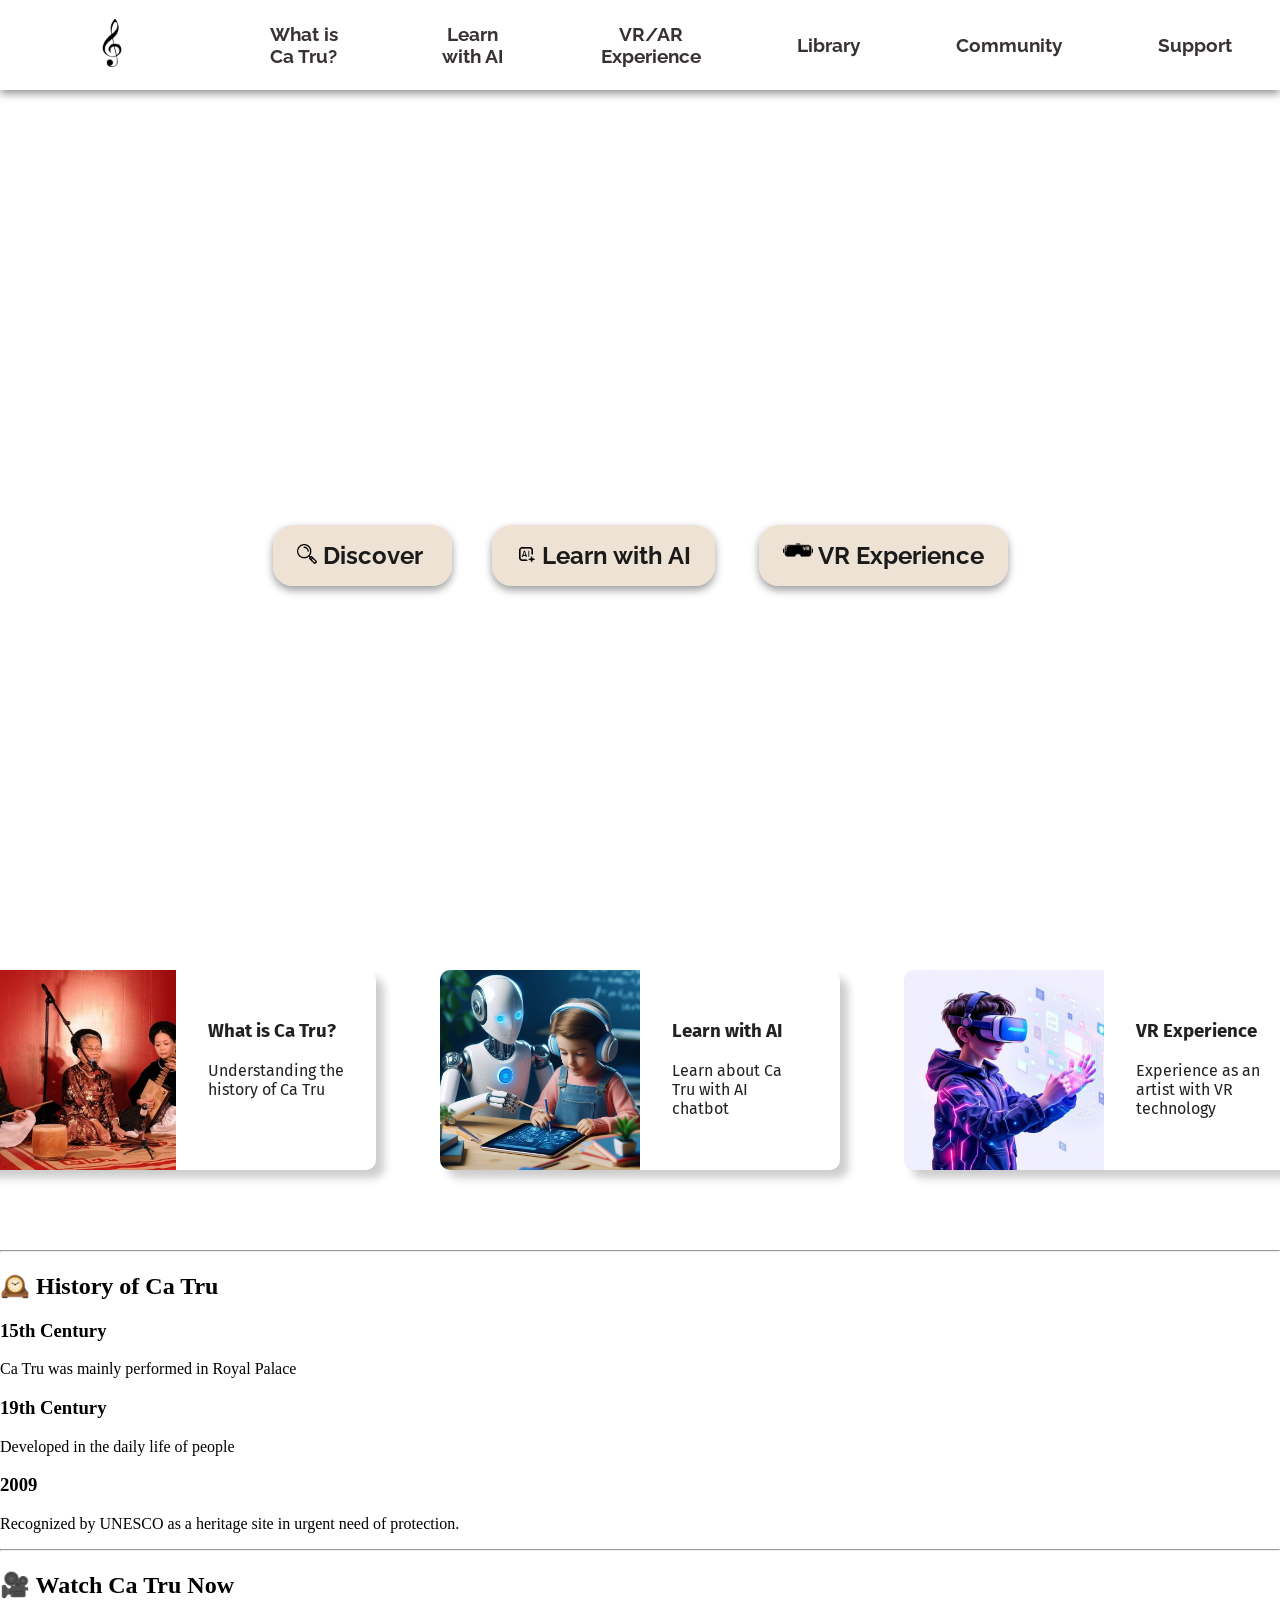
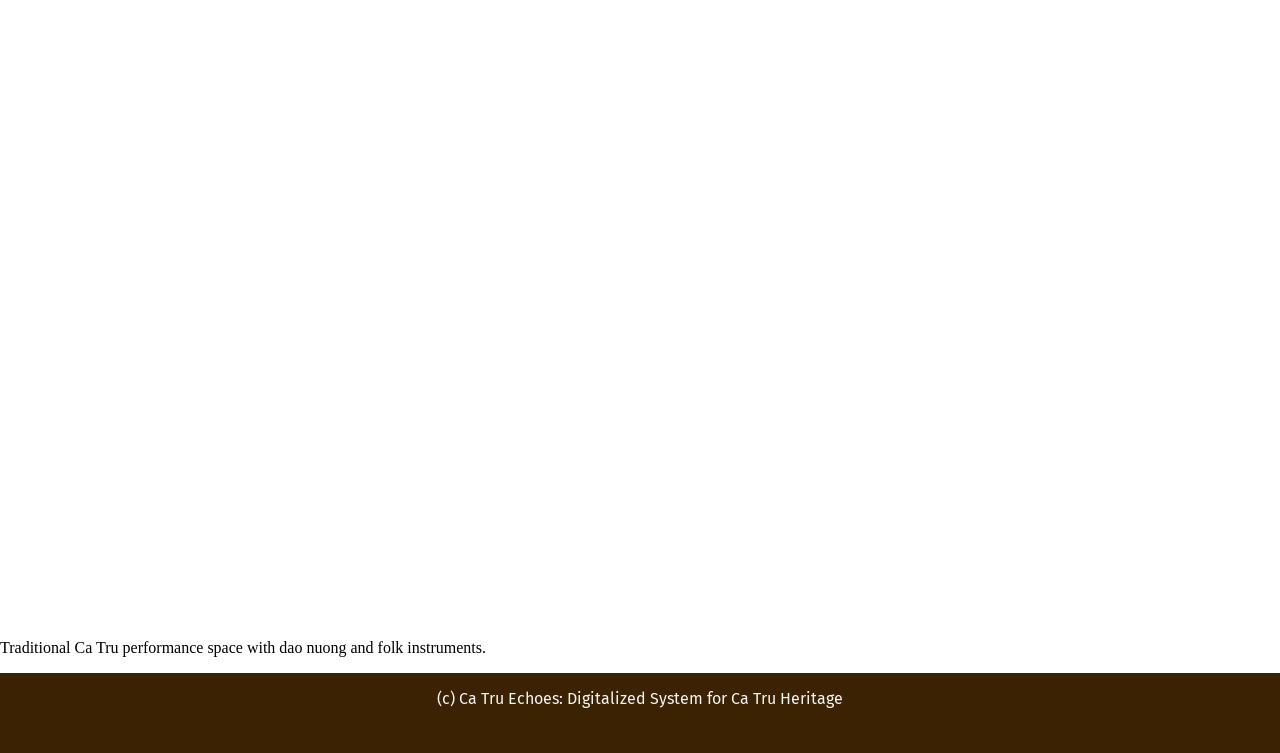
==== index.html @ 4c320bbf "Update index.html" ====
<!DOCTYPE html>
<html lang="en">
<head>
    <meta charset="UTF-8">
    <meta http-equiv="X-UA-Compatible" content="IE=edge">
    <meta name="viewport" content="width=device-width, initial-scale=1.0">
    <title>Ca Tru Echoes</title>
    <link rel="icon" sizes="32x32" href="ca-tru-project/folk-music.png">
    <link rel="stylesheet" href="ca-tru-project/style/style.css">
    <script src="ca-tru-project/scripts/types.js" defer></script>
    <link rel="preconnect" href="https://fonts.googleapis.com">
    <link rel="preconnect" href="https://fonts.gstatic.com" crossorigin>
    <link href="https://fonts.googleapis.com/css2?family=Calligraffitti&family=Fira+Sans&family=Oleo+Script&family=Raleway&family=Righteous&family=Roboto:wght@900&display=swap" rel="stylesheet">
    <link href="https://fonts.googleapis.com/css2?family=Montserrat+Alternates:wght@700&family=Open+Sans:wght@400;700&display=swap" rel="stylesheet">
</head>
<body>
    <header>
        <nav>
            <ul>
                <li>
                    <a href="index.html">
                        <img class="menu-button" src="ca-tru-project/g-clef-musical-note.png" alt="menu">
                    </a>
                </li>
                <li>
                    <a href="" id="Definition">What is Ca Tru?</a>
                </li>
                <li>
                    <a id="AI" href="ca-tru-project/learnwithAI.html">Learn with AI</a>
                </li>
                <li>
                    <a id="VR" href="ca-tru-project/VR.html">VR/AR Experience</a>
                </li>
                <li>
                    <a id="archirve" href="">Library</a>
                </li>
                <li>
                    <a id="community" href="">Community</a>
                </li>
                <li>
                    <a id="support" href="">Support</a>
                </li>
            </ul>
        </nav>
        <div class="discover">
            <div class="quote">
                <h1>
                    Bring Ca Tru to the Young Generation
                </h1>
                <p>
                    Blending AI and VR in Education
                </p>
            </div>
            <div class="discover-content">
                <a href="">
                    <img class="icon-discover" src="ca-tru-project/magnifying-glass.png" alt="discover-glass">
                    Discover
                </a>
                <a href="learnwithAI.html">
                    <img class="icon-discover" src="ca-tru-project/generative.png" alt="learn">
                    Learn with AI</a>
                <a href="VR.html">
                    <img width="30px" height="28px" src="ca-tru-project/vr-glasses.png" alt="vr">
                    VR Experience</a>
            </div>
        </div>  
    </header>
    <main>
        <div class="types">
                <ul>
                    <li>
                        <img src="ca-tru-project/def.jpg" alt="">
                        <a href="ca-tru-project/learnwithAI.html">
                            <div class="types-content">
                                <h3>What is Ca Tru?</h3>
                                <p>Understanding the history of Ca Tru</p>
                            </div>
                        </a>
                    </li>
                    <li>
                        <img src="ca-tru-project/learnAI.jpg" alt="">
                        <a href="ca-tru-project/learnwithAI.html"> 
                            <div class="types-content">
                                <h3>Learn with AI</h3>
                                <p>Learn about Ca Tru with AI chatbot</p>
                            </div>
                        </a>
                    </li>
                    <li>
                        <img src="ca-tru-project/vrtech.jpg" alt="">
                        <a href="ca-tru-project/VR.html">
                            <div class="types-content">
                                <h3>VR Experience</h3>
                                <p>Experience as an artist with VR technology </p>
                            </div>
                        </a>
                    </li>
                </ul>
        </div>
        </main>
        <hr class="divider">
    <section class="timeline">
        <h2>🕰️ History of Ca Tru</h2>

        <div class="timeline-item">
            <div class="circle"></div>
            <div class="content">
            <h3>15th Century</h3>
            <p>Ca Tru was mainly performed in Royal Palace</p>
            </div>
        </div>

        <div class="timeline-item">
            <div class="circle"></div>
            <div class="content">
            <h3>19th Century</h3>
            <p>Developed in the daily life of people</p>
            </div>
        </div>

        <div class="timeline-item">
            <div class="circle"></div>
            <div class="content">
            <h3>2009</h3>
            <p>Recognized by UNESCO as a heritage site in urgent need of protection.</p>
            </div>
        </div>
    </section>
    <hr class="divider">
    <section class="video-section">
    <h2>🎥 Watch Ca Tru Now</h2>

        <div class="video-container">
                <iframe width="70%" height="600px" src="https://www.youtube.com/embed/I1dJXwSYYEY?si=-gJkKLMMSn9JrvvJ" 
                title="YouTube video player" frameborder="0" allow="accelerometer; autoplay; 
                clipboard-write; encrypted-media; gyroscope; picture-in-picture; web-share" 
                referrerpolicy="strict-origin-when-cross-origin" allowfullscreen></iframe>
        </div>

        <p class="video-caption">
            Traditional Ca Tru performance space with dao nuong and folk instruments.
        </p>
    </section>
    <footer>
        <p>(c) Ca Tru Echoes: Digitalized System for Ca Tru Heritage</p>
    </footer>
</body>
</html>
---- ca-tru-project/style/style.css ----
*{
    scroll-behavior: smooth;
}
body {
    margin: 0;
}
header {
    width: 100%;
    position: relative;
    box-shadow: none;
}
nav {
    width: 100%;
    font-family: 'Raleway';
    font-weight: bold;
    font-size: 1.2rem;
    text-align: center;
    background-color: rgb(255, 255, 255);
    box-shadow: 0px 4px 8px rgba(0, 0, 0, 0.4);;
}
nav ul {
    margin: 0;
    list-style: none;
    display: flex;
    flex-direction: row;
    justify-content: center;
    align-items: center;
}
nav ul li {
    display: flex;
    padding: 1.2rem 3rem;
    align-items: center;
}
nav ul li a{
    color: rgb(56, 50, 50);
    text-decoration: none;
}
nav ul li a:hover {
    color: rgb(58, 33, 0);
    text-decoration: underline;
}
.menu-button {
    width: 3rem;
    height: auto;
    padding-right: 2rem;
}
.quote {
    padding-top: 15rem;
    align-items: center;
    text-align: center;
    font-family: 'Raleway';
    font-size: 1.5rem;
    font-weight: bolder;
    color: white;
}
.quote p {
    padding-bottom: 2rem;
}
.discover {
    position: relative;
    overflow: hidden;
}
.discover::before {
    content: "";
    position: absolute;
    inset: 0;
    background: url(https://static.vinwonders.com/production/Ca-Tru-Singing-1536x990.jpg) no-repeat center/cover;
    filter: blur(3.5px);
    z-index: -1;
}
.discover-content{
    align-items: center;
    text-align: center;
    margin: 0;
    padding-bottom: 20rem;
}
.discover-content a{
    margin: 20px;
    text-decoration: none;
    font-family: 'Raleway';
    font-size: 1.5rem;
    font-weight: bolder;
    padding: 1rem;
    padding-left: 1.5rem;
    padding-right: 1.5rem;
    color: rgb(27, 27, 27);
    background-color: rgba(233, 219, 201, 0.8);
    border-radius: 20px;
    box-shadow: 0px 4px 8px rgba(0, 0, 0, 0.4);
    transition: background-color ease-out 0.4s 0.2s;
}
.discover-content a:hover{
    background-color: rgb(255, 208, 66);
}
.icon-discover {
    width: 20px;
    height: 20px;
}
.types {
    display: flex;
    flex-direction: column;
    align-items: center;
    margin: 2rem;
    font-family: 'Fira Sans';
}
.types h2 {
    font-size: 2rem;
    font-family: 'Raleway';
    text-transform: uppercase;
    padding: 0.5rem;
}
.types li a {
    padding: 1rem;
    text-decoration: none;
    color: rgb(34, 34, 34);
    overflow: hidden;
}
.types img {
    width: 50%;
    height: auto;
    object-fit: cover;
}
.types ul {
    margin: 1rem;
    padding: 0;
    list-style: none;
    display: flex;
    grid-template-columns: 0.5fr 1fr 1fr;
}
.types li {
    margin: 2rem;
    width: 25rem;
    display: flex;
    flex-direction: row;
    border-radius: 10px;
    background-color: white;
    box-shadow: 8px 8px 8px rgba(0, 0, 0, 0.2);
    transition: transform 0.25s ease-out 0.08s;
    overflow: hidden;
    text-align: left;
}
.types li:hover {
    transform: scale(1.05);
}
.types-content {
    padding: 1rem;
}
footer {
    height: 5rem;
    width: 100%;
    background-color: rgb(58, 34, 2);
    color: rgb(245, 245, 245);
    font-size: 1rem;
    font-family: 'Fira Sans';
    text-align: center;
    position: absolute;
}
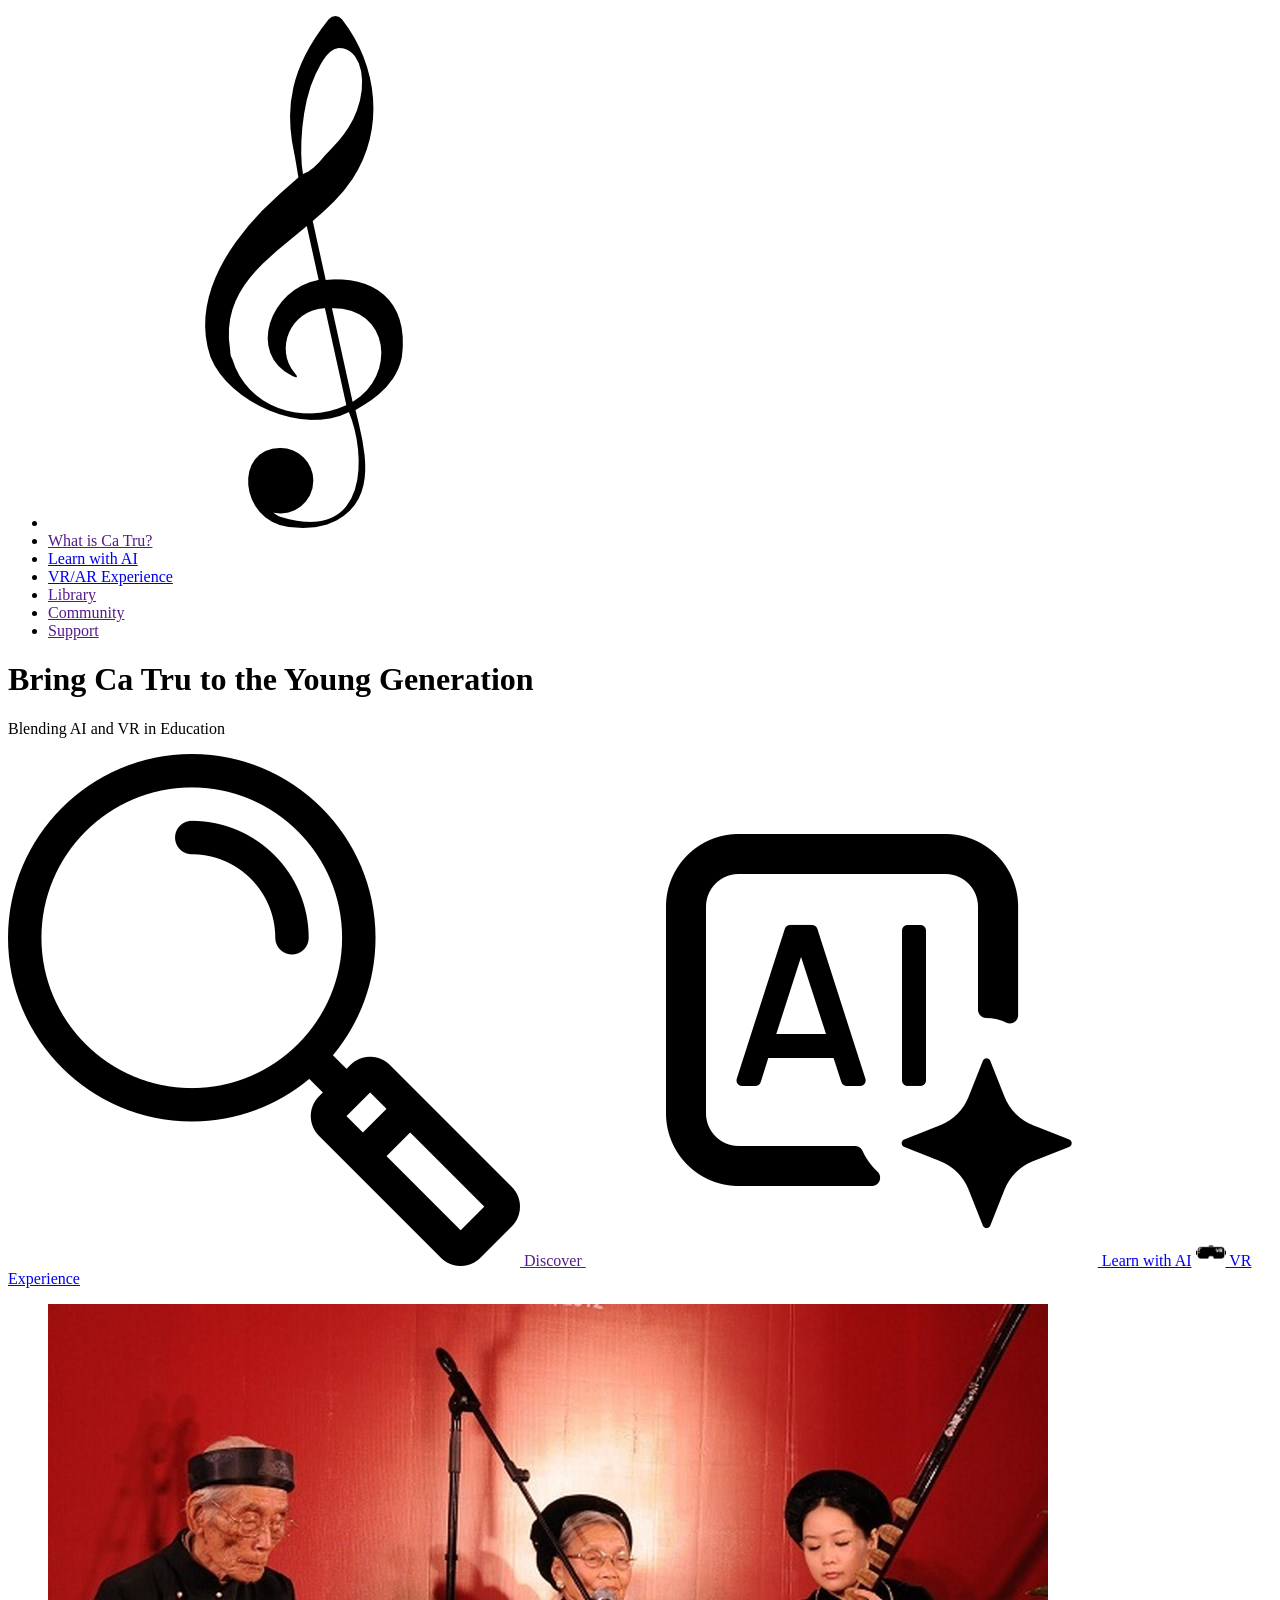
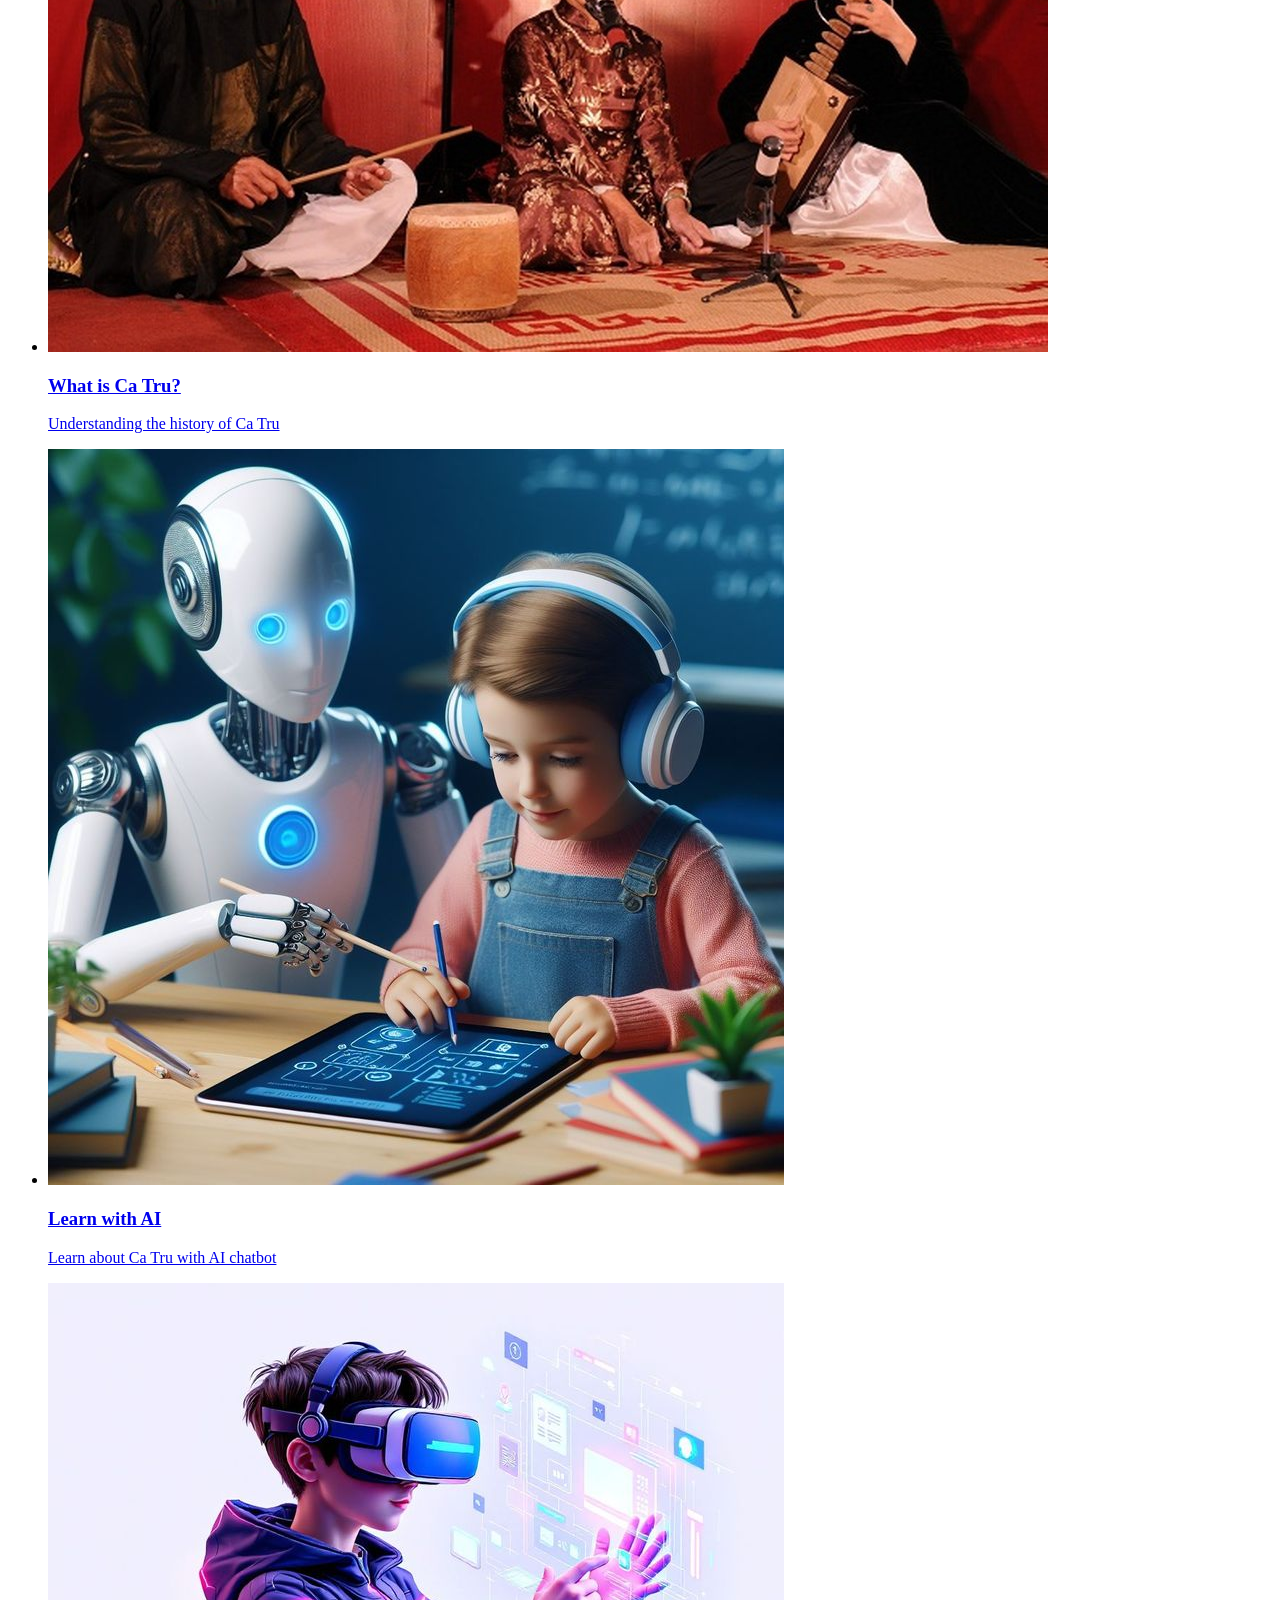
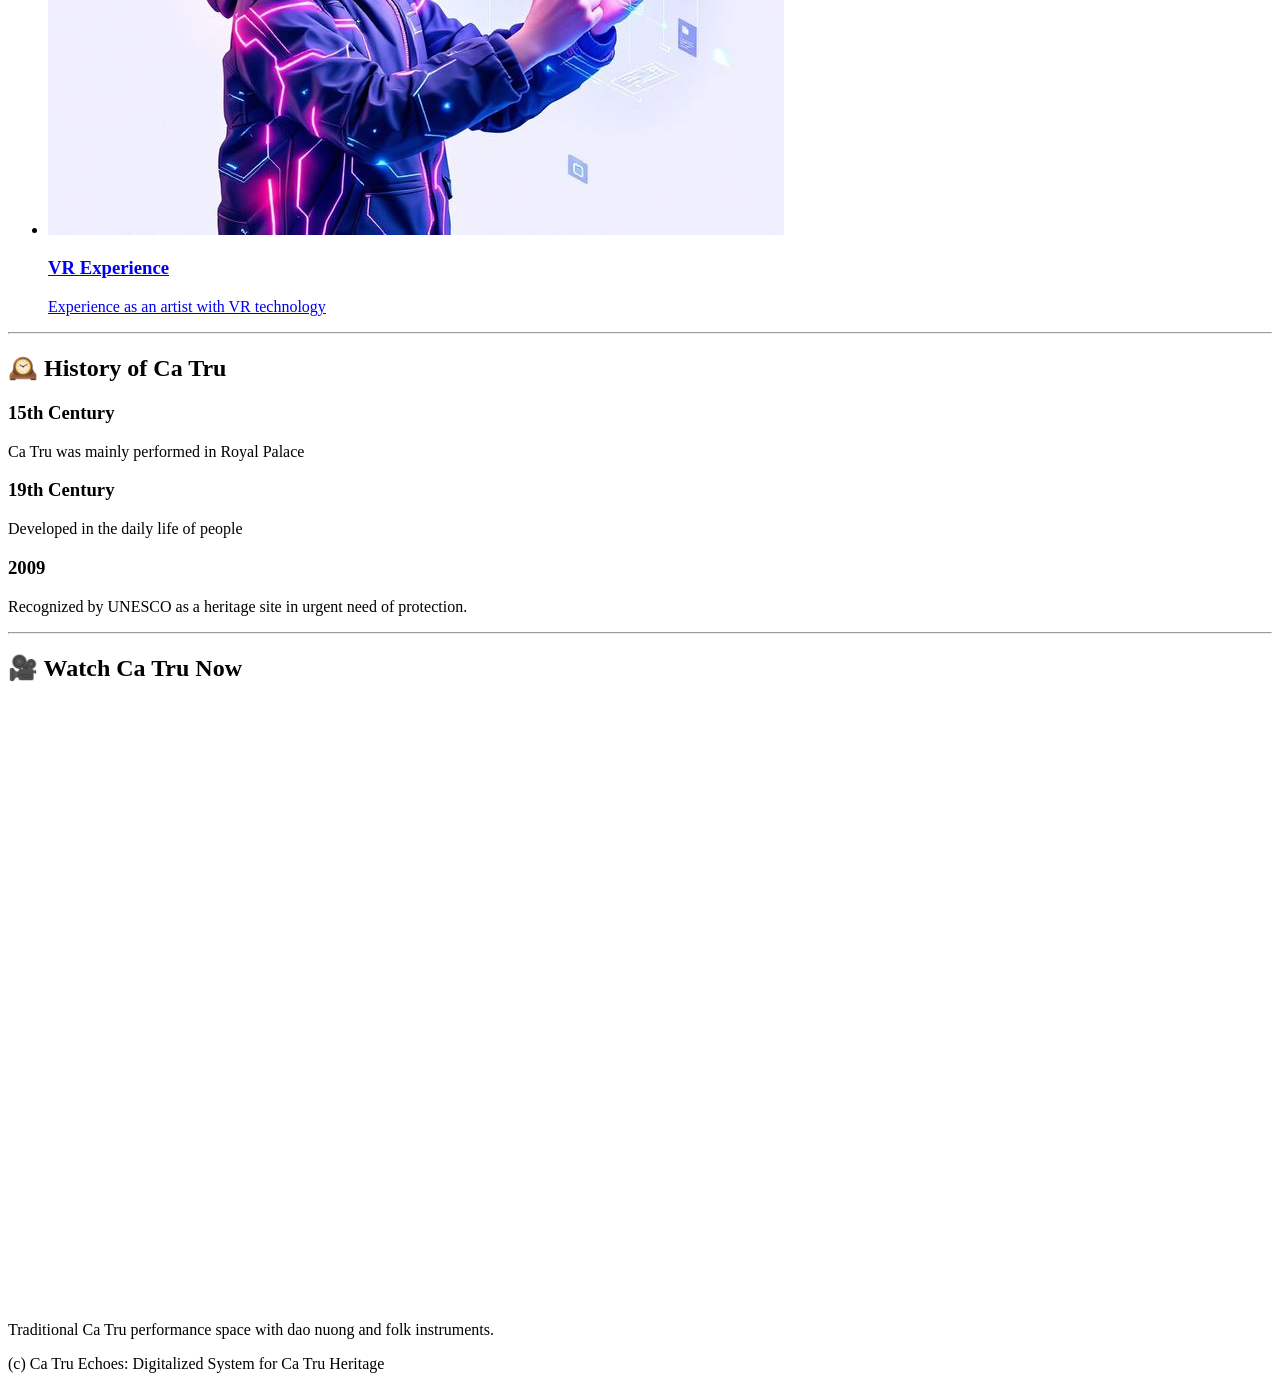
==== commit 4bf2537b: "Update index.html" ====
--- a/index.html
+++ b/index.html
@@ -6,7 +6,7 @@
     <meta name="viewport" content="width=device-width, initial-scale=1.0">
     <title>Ca Tru Echoes</title>
     <link rel="icon" sizes="32x32" href="ca-tru-project/folk-music.png">
-    <link rel="stylesheet" href="ca-tru-project/style/style.css">
+    <link rel="stylesheet" href="ca-tru-project/ca-tru-project/style/style.css">
     <script src="ca-tru-project/scripts/types.js" defer></script>
     <link rel="preconnect" href="https://fonts.googleapis.com">
     <link rel="preconnect" href="https://fonts.gstatic.com" crossorigin>
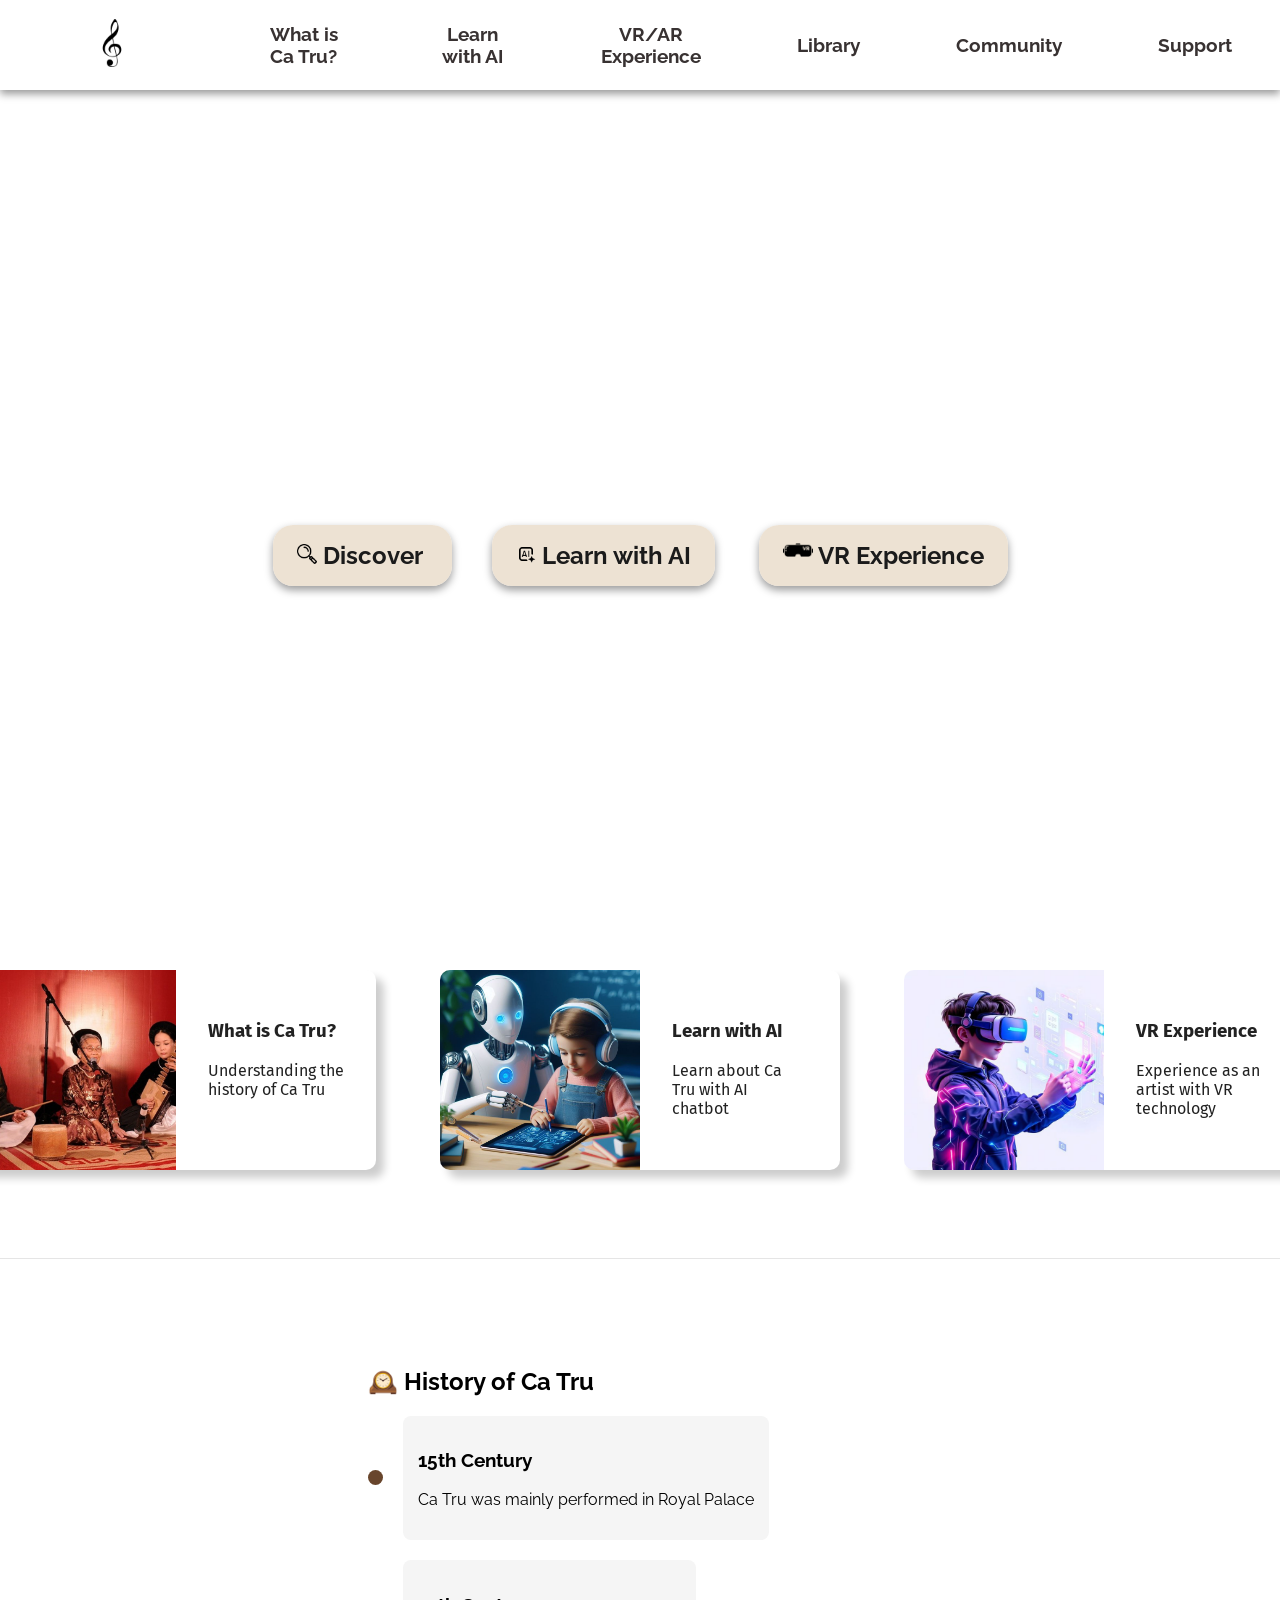
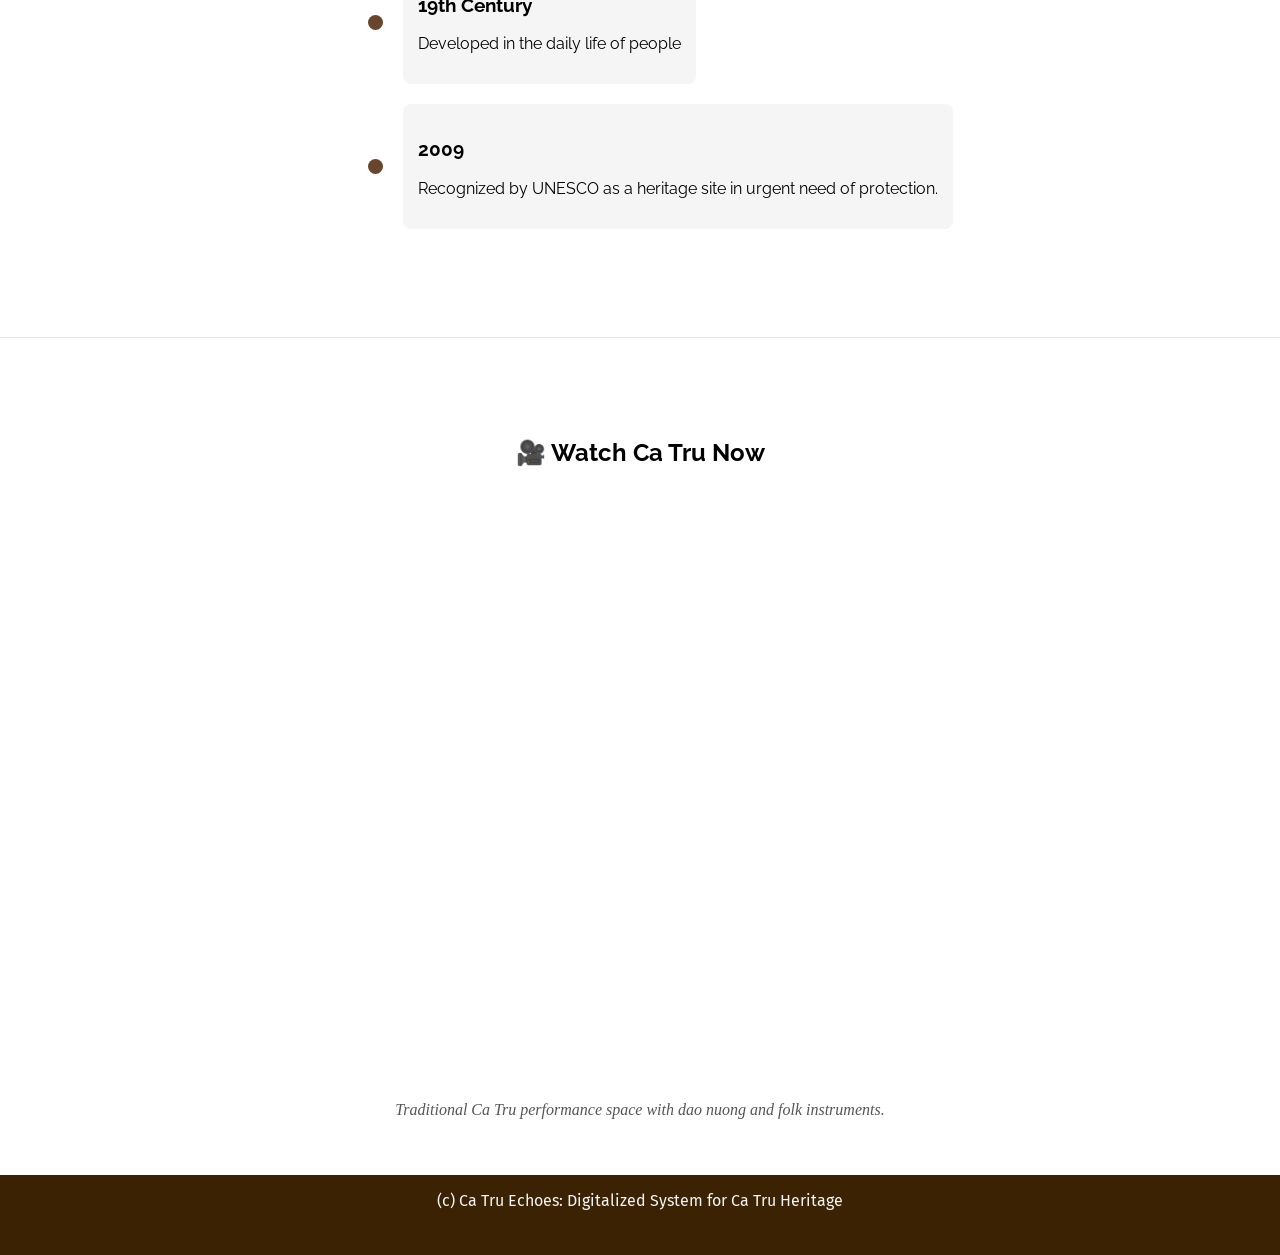
==== commit 8002918d: "Update index.html" ====
--- a/index.html
+++ b/index.html
@@ -6,7 +6,7 @@
     <meta name="viewport" content="width=device-width, initial-scale=1.0">
     <title>Ca Tru Echoes</title>
     <link rel="icon" sizes="32x32" href="ca-tru-project/folk-music.png">
-    <link rel="stylesheet" href="ca-tru-project/ca-tru-project/style/style.css">
+    <link rel="stylesheet" href="ca-tru-project/style/style.css">
     <script src="ca-tru-project/scripts/types.js" defer></script>
     <link rel="preconnect" href="https://fonts.googleapis.com">
     <link rel="preconnect" href="https://fonts.gstatic.com" crossorigin>
--- a/ca-tru-project/style/style.css
+++ b/ca-tru-project/style/style.css
@@ -0,0 +1,202 @@
+*{
+    scroll-behavior: smooth;
+}
+body {
+    margin: 0;
+}
+header {
+    width: 100%;
+    position: relative;
+    box-shadow: none;
+}
+nav {
+    width: 100%;
+    font-family: 'Raleway';
+    font-weight: bold;
+    font-size: 1.2rem;
+    text-align: center;
+    background-color: rgb(255, 255, 255);
+    box-shadow: 0px 4px 8px rgba(0, 0, 0, 0.4);;
+}
+nav ul {
+    margin: 0;
+    list-style: none;
+    display: flex;
+    flex-direction: row;
+    justify-content: center;
+    align-items: center;
+}
+nav ul li {
+    display: flex;
+    padding: 1.2rem 3rem;
+    align-items: center;
+}
+nav ul li a{
+    color: rgb(56, 50, 50);
+    text-decoration: none;
+}
+nav ul li a:hover {
+    color: rgb(58, 33, 0);
+    text-decoration: underline;
+}
+.menu-button {
+    width: 3rem;
+    height: auto;
+    padding-right: 2rem;
+}
+.quote {
+    padding-top: 15rem;
+    align-items: center;
+    text-align: center;
+    font-family: 'Raleway';
+    font-size: 1.5rem;
+    font-weight: bolder;
+    color: white;
+}
+.quote p {
+    padding-bottom: 2rem;
+}
+.discover {
+    position: relative;
+    overflow: hidden;
+}
+.discover::before {
+    content: "";
+    position: absolute;
+    inset: 0;
+    background: url(https://static.vinwonders.com/production/Ca-Tru-Singing-1536x990.jpg) no-repeat center/cover;
+    filter: blur(3.5px);
+    z-index: -1;
+}
+.discover-content{
+    align-items: center;
+    text-align: center;
+    margin: 0;
+    padding-bottom: 20rem;
+}
+.discover-content a{
+    margin: 20px;
+    text-decoration: none;
+    font-family: 'Raleway';
+    font-size: 1.5rem;
+    font-weight: bolder;
+    padding: 1rem;
+    padding-left: 1.5rem;
+    padding-right: 1.5rem;
+    color: rgb(27, 27, 27);
+    background-color: rgba(233, 219, 201, 0.8);
+    border-radius: 20px;
+    box-shadow: 0px 4px 8px rgba(0, 0, 0, 0.4);
+    transition: background-color ease-out 0.4s 0.2s;
+}
+.discover-content a:hover{
+    background-color: rgb(255, 208, 66);
+}
+.icon-discover {
+    width: 20px;
+    height: 20px;
+}
+.types {
+    display: flex;
+    flex-direction: column;
+    align-items: center;
+    margin: 2rem;
+    font-family: 'Fira Sans';
+}
+.types h2 {
+    font-size: 2rem;
+    font-family: 'Raleway';
+    text-transform: uppercase;
+    padding: 0.5rem;
+}
+.types li a {
+    padding: 1rem;
+    text-decoration: none;
+    color: rgb(34, 34, 34);
+    overflow: hidden;
+}
+.types img {
+    width: 50%;
+    height: auto;
+    object-fit: cover;
+}
+.types ul {
+    margin: 1rem;
+    padding: 0;
+    list-style: none;
+    display: flex;
+    grid-template-columns: 0.5fr 1fr 1fr;
+}
+.types li {
+    margin: 2rem;
+    width: 25rem;
+    display: flex;
+    flex-direction: row;
+    border-radius: 10px;
+    background-color: white;
+    box-shadow: 8px 8px 8px rgba(0, 0, 0, 0.2);
+    transition: transform 0.25s ease-out 0.08s;
+    overflow: hidden;
+    text-align: left;
+}
+.types li:hover {
+    transform: scale(1.05);
+}
+.types-content {
+    padding: 1rem;
+}
+.video-section {
+  padding: 40px;
+  text-align: center;
+  font-family: 'Raleway';
+}
+
+.video-caption {
+  margin-top: 10px;
+  font-style: italic;
+  color: #555;
+}
+.divider {
+  border: none;
+  height: 1px;
+  background: rgba(0, 0, 0, 0.1);
+  margin: 40px 0;
+}
+.timeline {
+    padding: 3rem;
+    position: relative;
+    margin-left: 20rem;
+    align-items: center;
+    font-family: 'Raleway';
+}
+
+.timeline-item {
+    display: flex;
+    align-items: center;
+    margin-bottom: 20px;
+    font-family: 'Raleway';
+}
+
+.circle {
+    width: 15px;
+    height: 15px;
+    background: rgba(73, 31, 1, 0.83);
+    border-radius: 50%;
+    margin-right: 20px;
+}
+
+.content {
+    background: #f5f5f5;
+    padding: 15px;
+    border-radius: 8px;
+}
+footer {
+    height: 5rem;
+    width: 100%;
+    background-color: rgb(58, 34, 2);
+    color: rgb(245, 245, 245);
+    font-size: 1rem;
+    font-family: 'Fira Sans';
+    text-align: center;
+    position: absolute;
+}
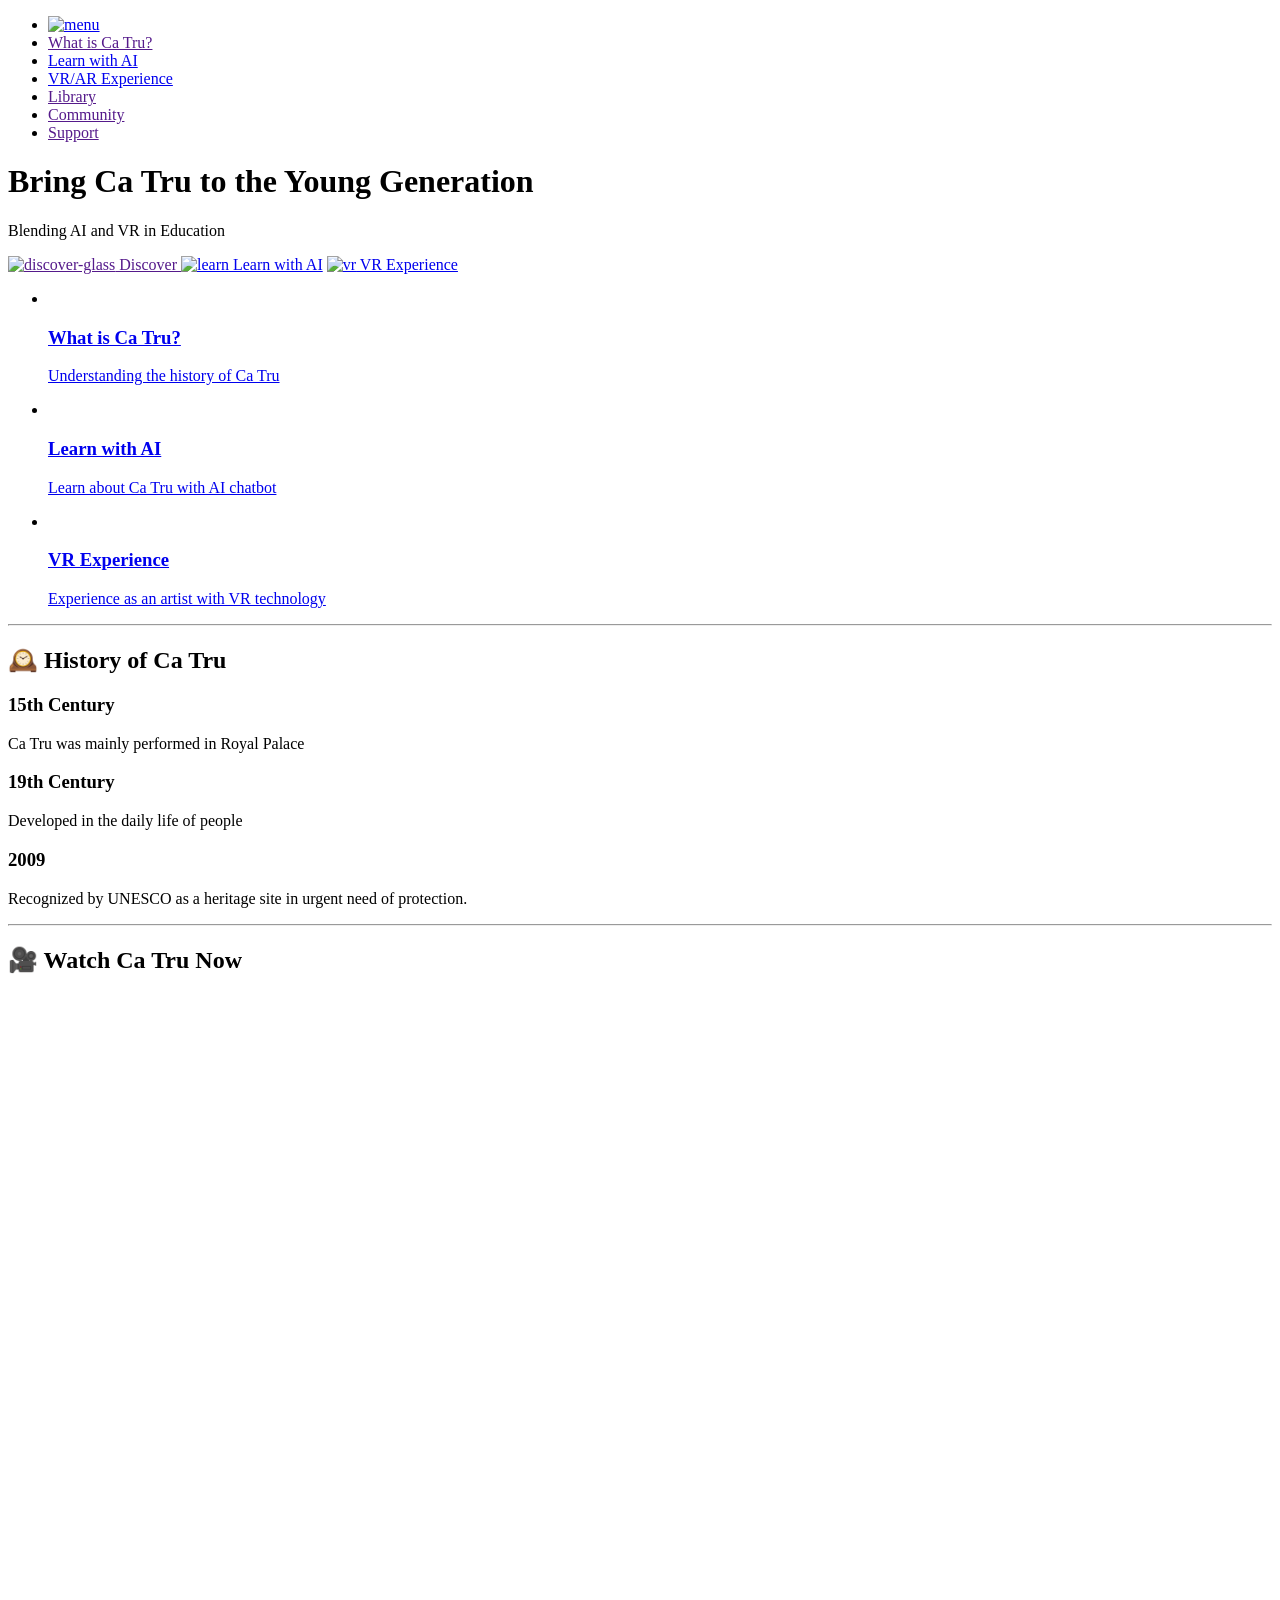
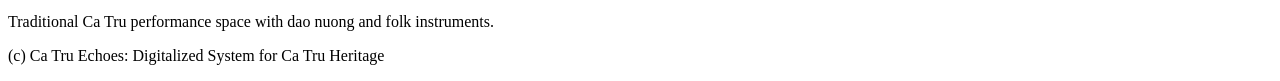
==== commit 122d3494: "Update index.html" ====
--- a/index.html
+++ b/index.html
@@ -6,8 +6,8 @@
     <meta name="viewport" content="width=device-width, initial-scale=1.0">
     <title>Ca Tru Echoes</title>
     <link rel="icon" sizes="32x32" href="ca-tru-project/folk-music.png">
-    <link rel="stylesheet" href="ca-tru-project/style/style.css">
-    <script src="ca-tru-project/scripts/types.js" defer></script>
+    <link rel="stylesheet" href="ca-tru-project/style.css">
+    <script src="ca-tru-project/types.js" defer></script>
     <link rel="preconnect" href="https://fonts.googleapis.com">
     <link rel="preconnect" href="https://fonts.gstatic.com" crossorigin>
     <link href="https://fonts.googleapis.com/css2?family=Calligraffitti&family=Fira+Sans&family=Oleo+Script&family=Raleway&family=Righteous&family=Roboto:wght@900&display=swap" rel="stylesheet">
@@ -26,10 +26,10 @@
                     <a href="" id="Definition">What is Ca Tru?</a>
                 </li>
                 <li>
-                    <a id="AI" href="ca-tru-project/learnwithAI.html">Learn with AI</a>
+                    <a id="AI" href="learnwithAI.html">Learn with AI</a>
                 </li>
                 <li>
-                    <a id="VR" href="ca-tru-project/VR.html">VR/AR Experience</a>
+                    <a id="VR" href="VR.html">VR/AR Experience</a>
                 </li>
                 <li>
                     <a id="archirve" href="">Library</a>
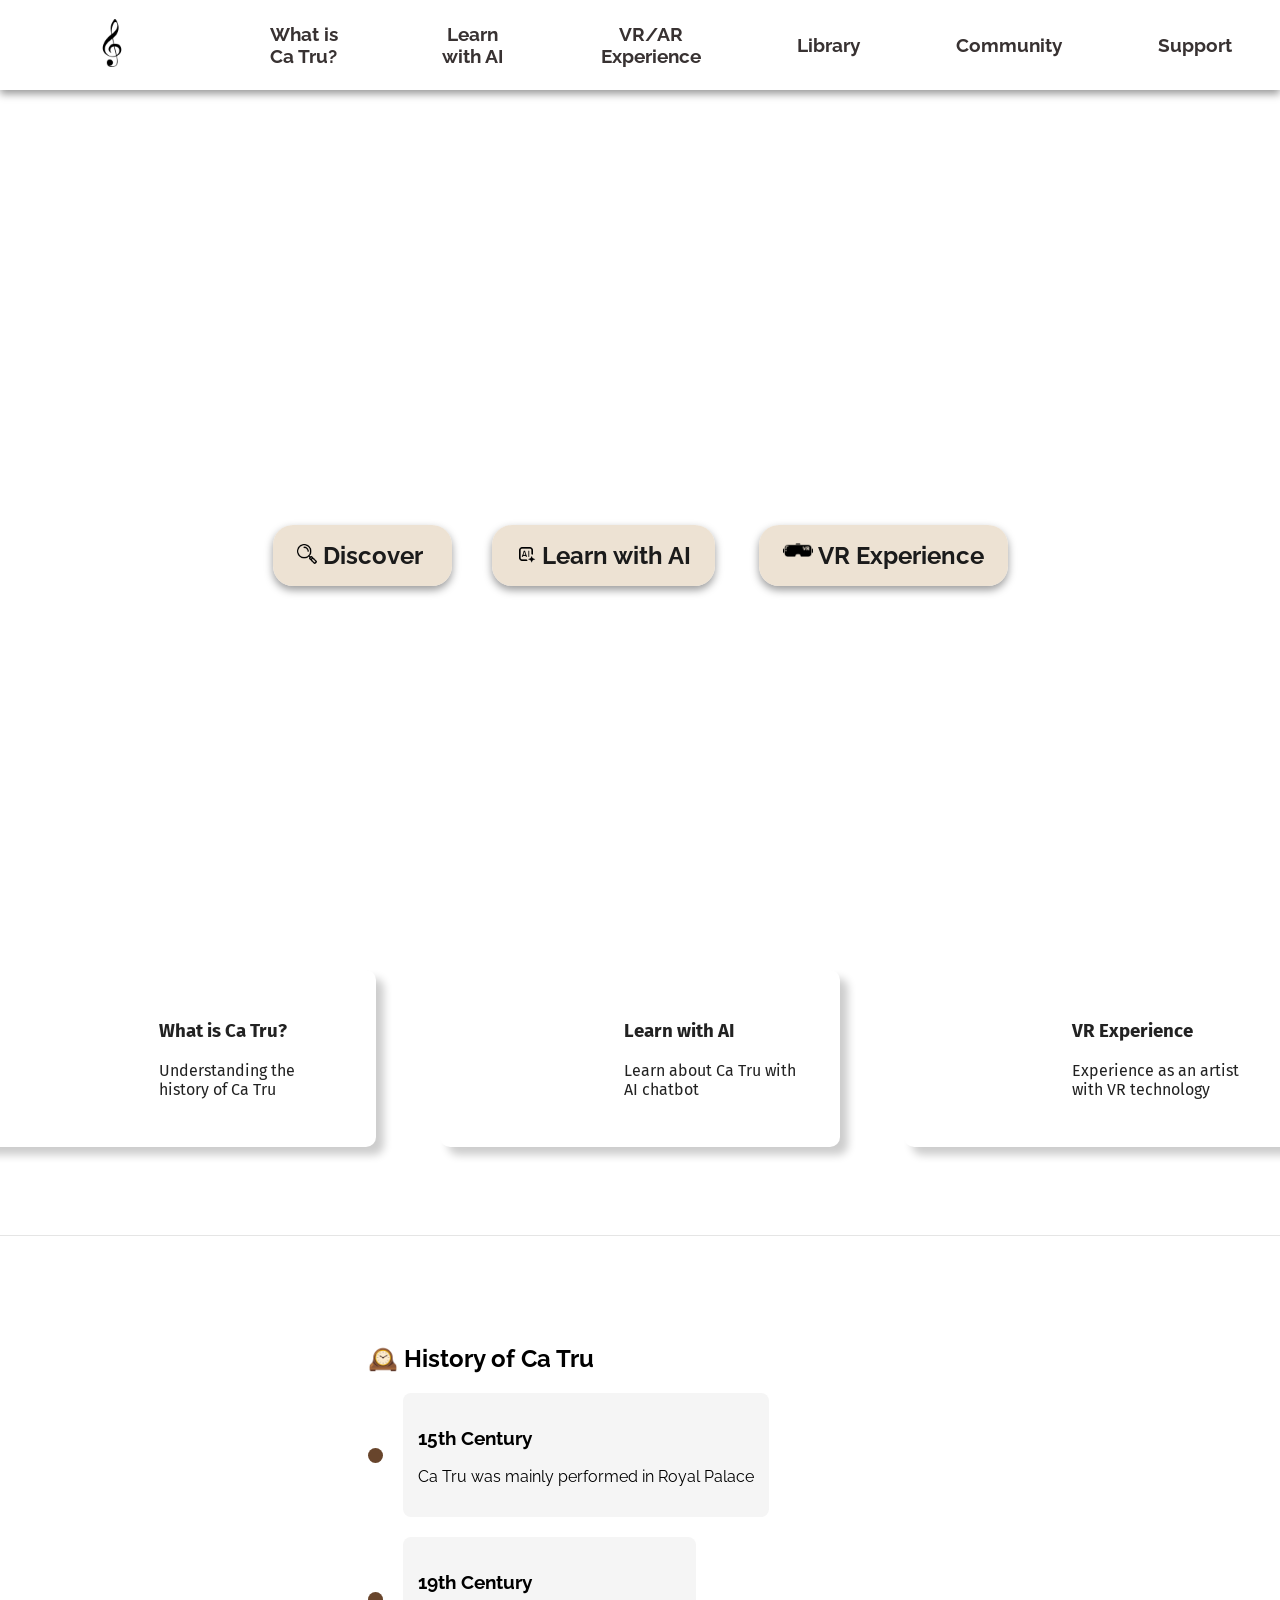
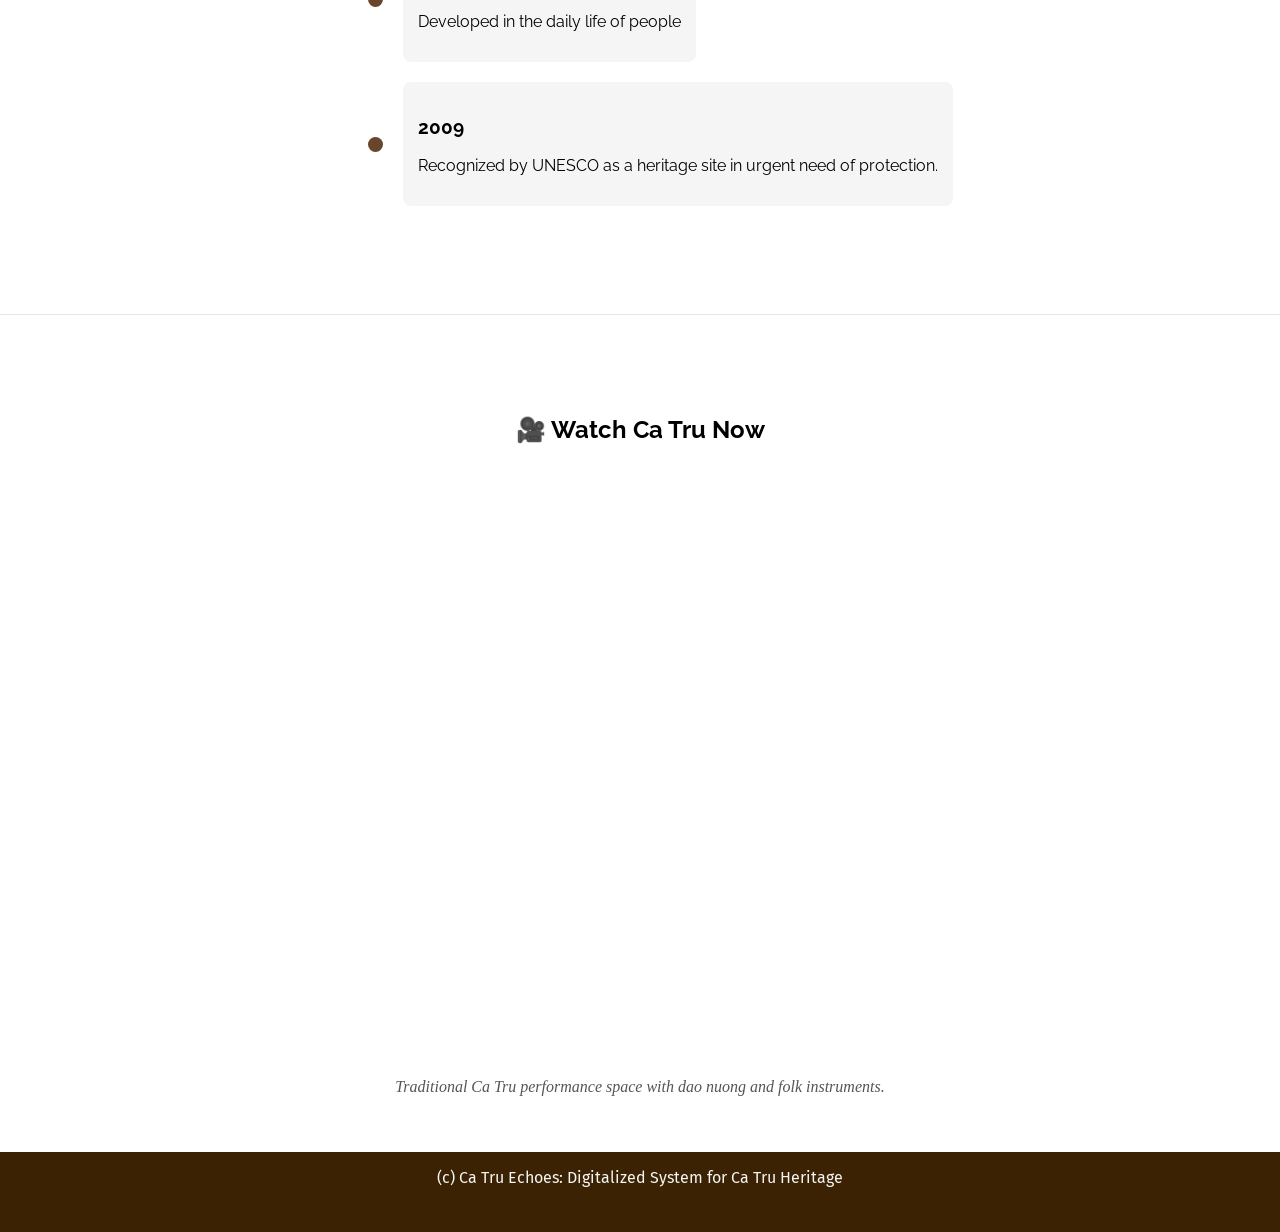
==== commit 9a29b297: "Update index.html" ====
--- a/index.html
+++ b/index.html
@@ -5,9 +5,9 @@
     <meta http-equiv="X-UA-Compatible" content="IE=edge">
     <meta name="viewport" content="width=device-width, initial-scale=1.0">
     <title>Ca Tru Echoes</title>
-    <link rel="icon" sizes="32x32" href="ca-tru-project/folk-music.png">
-    <link rel="stylesheet" href="ca-tru-project/style.css">
-    <script src="ca-tru-project/types.js" defer></script>
+    <link rel="icon" sizes="32x32" href="folk-music.png">
+    <link rel="stylesheet" href="style.css">
+    <script src="types.js" defer></script>
     <link rel="preconnect" href="https://fonts.googleapis.com">
     <link rel="preconnect" href="https://fonts.gstatic.com" crossorigin>
     <link href="https://fonts.googleapis.com/css2?family=Calligraffitti&family=Fira+Sans&family=Oleo+Script&family=Raleway&family=Righteous&family=Roboto:wght@900&display=swap" rel="stylesheet">
@@ -19,7 +19,7 @@
             <ul>
                 <li>
                     <a href="index.html">
-                        <img class="menu-button" src="ca-tru-project/g-clef-musical-note.png" alt="menu">
+                        <img class="menu-button" src="g-clef-musical-note.png" alt="menu">
                     </a>
                 </li>
                 <li>
@@ -53,14 +53,14 @@
             </div>
             <div class="discover-content">
                 <a href="">
-                    <img class="icon-discover" src="ca-tru-project/magnifying-glass.png" alt="discover-glass">
+                    <img class="icon-discover" src="magnifying-glass.png" alt="discover-glass">
                     Discover
                 </a>
                 <a href="learnwithAI.html">
-                    <img class="icon-discover" src="ca-tru-project/generative.png" alt="learn">
+                    <img class="icon-discover" src="generative.png" alt="learn">
                     Learn with AI</a>
                 <a href="VR.html">
-                    <img width="30px" height="28px" src="ca-tru-project/vr-glasses.png" alt="vr">
+                    <img width="30px" height="28px" src="vr-glasses.png" alt="vr">
                     VR Experience</a>
             </div>
         </div>  
--- a/style.css
+++ b/style.css
@@ -0,0 +1,202 @@
+*{
+    scroll-behavior: smooth;
+}
+body {
+    margin: 0;
+}
+header {
+    width: 100%;
+    position: relative;
+    box-shadow: none;
+}
+nav {
+    width: 100%;
+    font-family: 'Raleway';
+    font-weight: bold;
+    font-size: 1.2rem;
+    text-align: center;
+    background-color: rgb(255, 255, 255);
+    box-shadow: 0px 4px 8px rgba(0, 0, 0, 0.4);;
+}
+nav ul {
+    margin: 0;
+    list-style: none;
+    display: flex;
+    flex-direction: row;
+    justify-content: center;
+    align-items: center;
+}
+nav ul li {
+    display: flex;
+    padding: 1.2rem 3rem;
+    align-items: center;
+}
+nav ul li a{
+    color: rgb(56, 50, 50);
+    text-decoration: none;
+}
+nav ul li a:hover {
+    color: rgb(58, 33, 0);
+    text-decoration: underline;
+}
+.menu-button {
+    width: 3rem;
+    height: auto;
+    padding-right: 2rem;
+}
+.quote {
+    padding-top: 15rem;
+    align-items: center;
+    text-align: center;
+    font-family: 'Raleway';
+    font-size: 1.5rem;
+    font-weight: bolder;
+    color: white;
+}
+.quote p {
+    padding-bottom: 2rem;
+}
+.discover {
+    position: relative;
+    overflow: hidden;
+}
+.discover::before {
+    content: "";
+    position: absolute;
+    inset: 0;
+    background: url(https://static.vinwonders.com/production/Ca-Tru-Singing-1536x990.jpg) no-repeat center/cover;
+    filter: blur(3.5px);
+    z-index: -1;
+}
+.discover-content{
+    align-items: center;
+    text-align: center;
+    margin: 0;
+    padding-bottom: 20rem;
+}
+.discover-content a{
+    margin: 20px;
+    text-decoration: none;
+    font-family: 'Raleway';
+    font-size: 1.5rem;
+    font-weight: bolder;
+    padding: 1rem;
+    padding-left: 1.5rem;
+    padding-right: 1.5rem;
+    color: rgb(27, 27, 27);
+    background-color: rgba(233, 219, 201, 0.8);
+    border-radius: 20px;
+    box-shadow: 0px 4px 8px rgba(0, 0, 0, 0.4);
+    transition: background-color ease-out 0.4s 0.2s;
+}
+.discover-content a:hover{
+    background-color: rgb(255, 208, 66);
+}
+.icon-discover {
+    width: 20px;
+    height: 20px;
+}
+.types {
+    display: flex;
+    flex-direction: column;
+    align-items: center;
+    margin: 2rem;
+    font-family: 'Fira Sans';
+}
+.types h2 {
+    font-size: 2rem;
+    font-family: 'Raleway';
+    text-transform: uppercase;
+    padding: 0.5rem;
+}
+.types li a {
+    padding: 1rem;
+    text-decoration: none;
+    color: rgb(34, 34, 34);
+    overflow: hidden;
+}
+.types img {
+    width: 50%;
+    height: auto;
+    object-fit: cover;
+}
+.types ul {
+    margin: 1rem;
+    padding: 0;
+    list-style: none;
+    display: flex;
+    grid-template-columns: 0.5fr 1fr 1fr;
+}
+.types li {
+    margin: 2rem;
+    width: 25rem;
+    display: flex;
+    flex-direction: row;
+    border-radius: 10px;
+    background-color: white;
+    box-shadow: 8px 8px 8px rgba(0, 0, 0, 0.2);
+    transition: transform 0.25s ease-out 0.08s;
+    overflow: hidden;
+    text-align: left;
+}
+.types li:hover {
+    transform: scale(1.05);
+}
+.types-content {
+    padding: 1rem;
+}
+.video-section {
+  padding: 40px;
+  text-align: center;
+  font-family: 'Raleway';
+}
+
+.video-caption {
+  margin-top: 10px;
+  font-style: italic;
+  color: #555;
+}
+.divider {
+  border: none;
+  height: 1px;
+  background: rgba(0, 0, 0, 0.1);
+  margin: 40px 0;
+}
+.timeline {
+    padding: 3rem;
+    position: relative;
+    margin-left: 20rem;
+    align-items: center;
+    font-family: 'Raleway';
+}
+
+.timeline-item {
+    display: flex;
+    align-items: center;
+    margin-bottom: 20px;
+    font-family: 'Raleway';
+}
+
+.circle {
+    width: 15px;
+    height: 15px;
+    background: rgba(73, 31, 1, 0.83);
+    border-radius: 50%;
+    margin-right: 20px;
+}
+
+.content {
+    background: #f5f5f5;
+    padding: 15px;
+    border-radius: 8px;
+}
+footer {
+    height: 5rem;
+    width: 100%;
+    background-color: rgb(58, 34, 2);
+    color: rgb(245, 245, 245);
+    font-size: 1rem;
+    font-family: 'Fira Sans';
+    text-align: center;
+    position: absolute;
+}
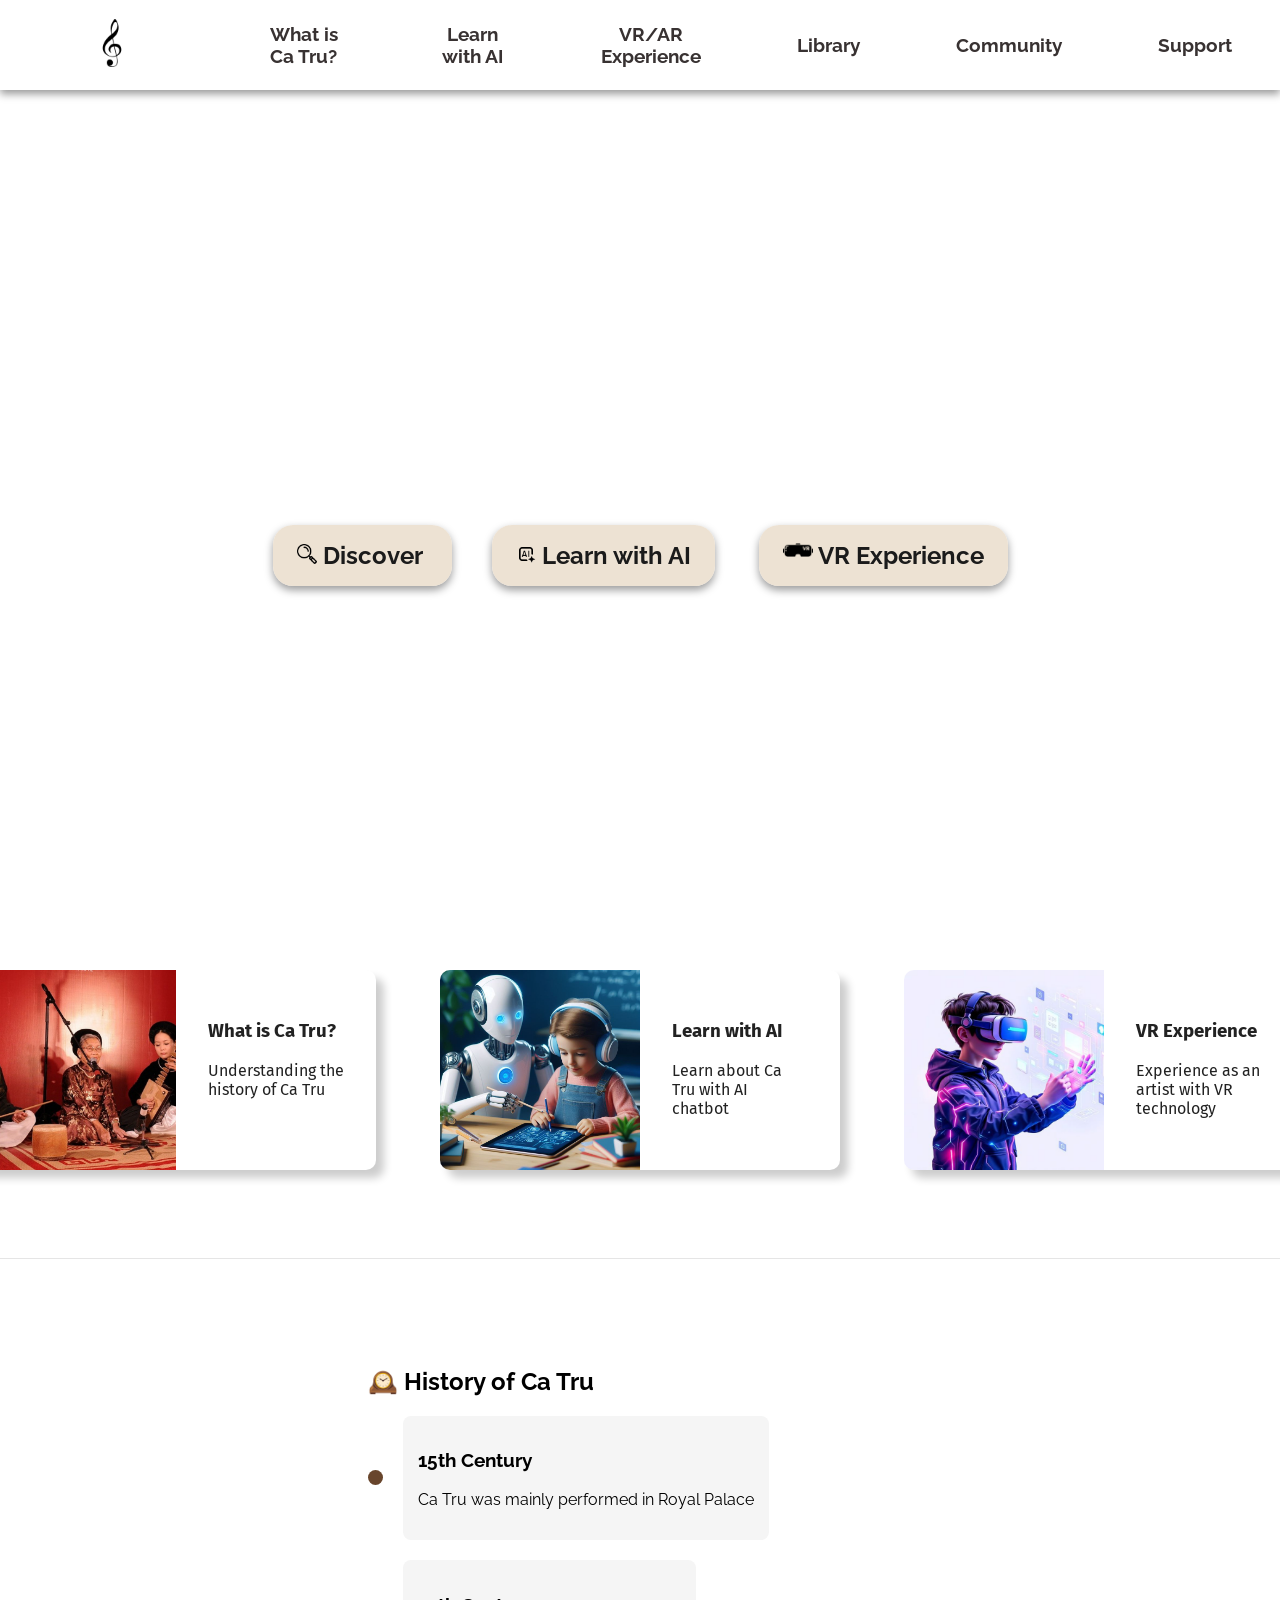
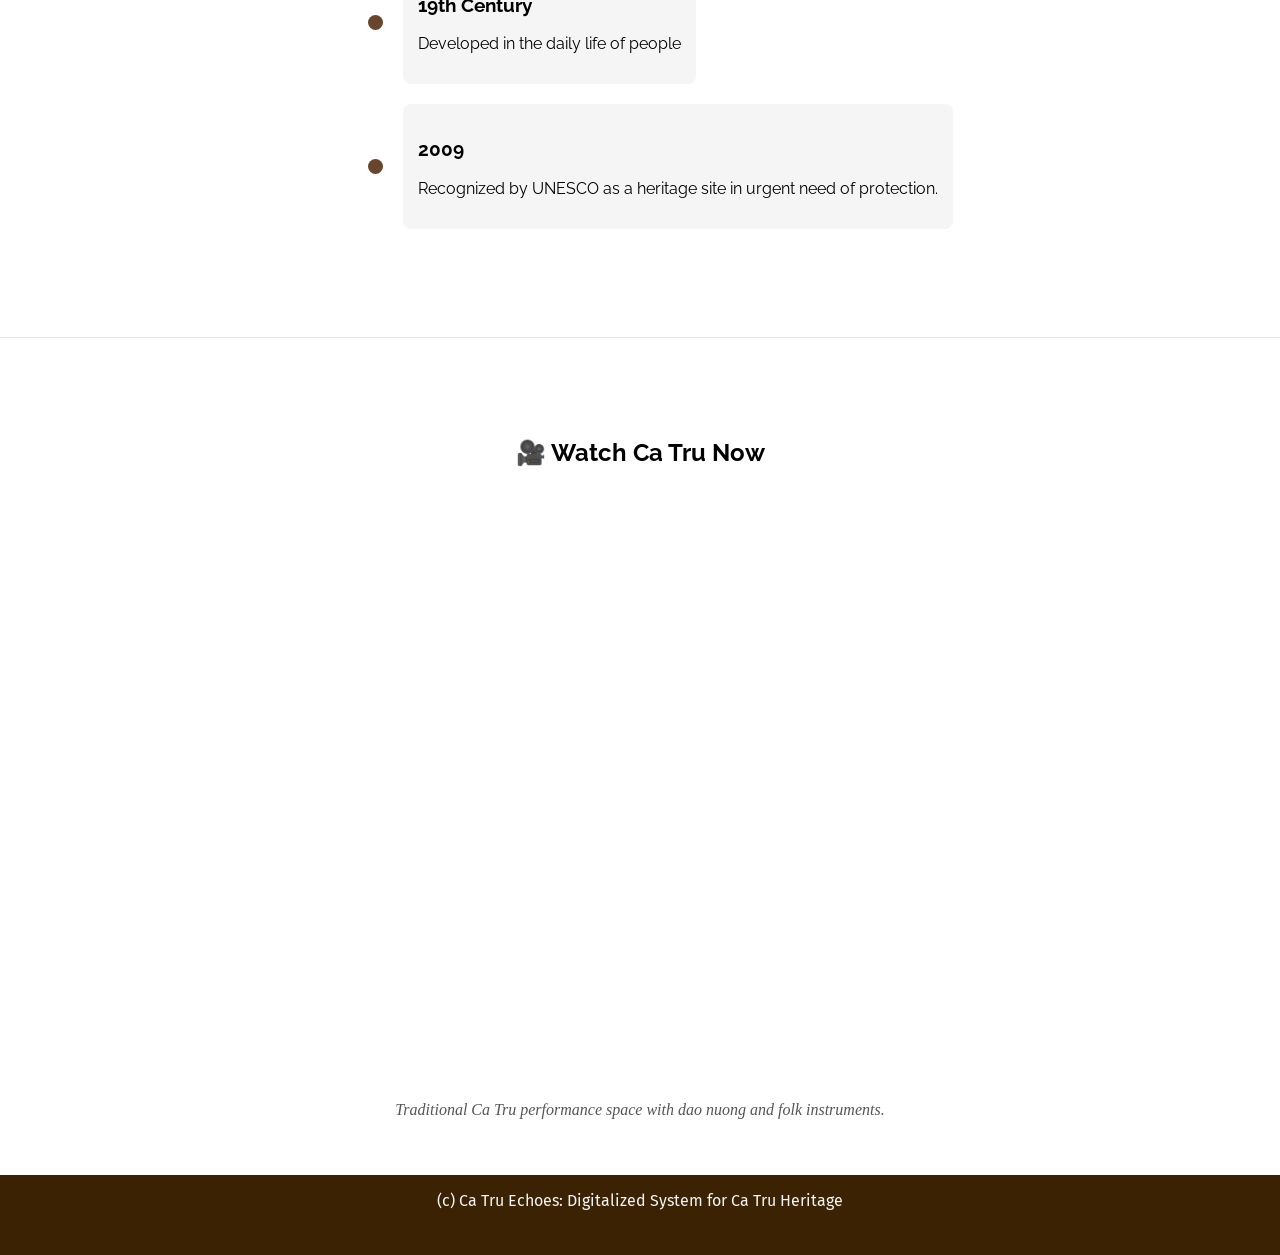
==== commit 9f4198c5: "Update index.html" ====
--- a/index.html
+++ b/index.html
@@ -69,8 +69,8 @@
         <div class="types">
                 <ul>
                     <li>
-                        <img src="ca-tru-project/def.jpg" alt="">
-                        <a href="ca-tru-project/learnwithAI.html">
+                        <img src="def.jpg" alt="">
+                        <a href="learnwithAI.html">
                             <div class="types-content">
                                 <h3>What is Ca Tru?</h3>
                                 <p>Understanding the history of Ca Tru</p>
@@ -78,8 +78,8 @@
                         </a>
                     </li>
                     <li>
-                        <img src="ca-tru-project/learnAI.jpg" alt="">
-                        <a href="ca-tru-project/learnwithAI.html"> 
+                        <img src="learnAI.jpg" alt="">
+                        <a href="learnwithAI.html"> 
                             <div class="types-content">
                                 <h3>Learn with AI</h3>
                                 <p>Learn about Ca Tru with AI chatbot</p>
@@ -87,8 +87,8 @@
                         </a>
                     </li>
                     <li>
-                        <img src="ca-tru-project/vrtech.jpg" alt="">
-                        <a href="ca-tru-project/VR.html">
+                        <img src="vrtech.jpg" alt="">
+                        <a href="VR.html">
                             <div class="types-content">
                                 <h3>VR Experience</h3>
                                 <p>Experience as an artist with VR technology </p>
